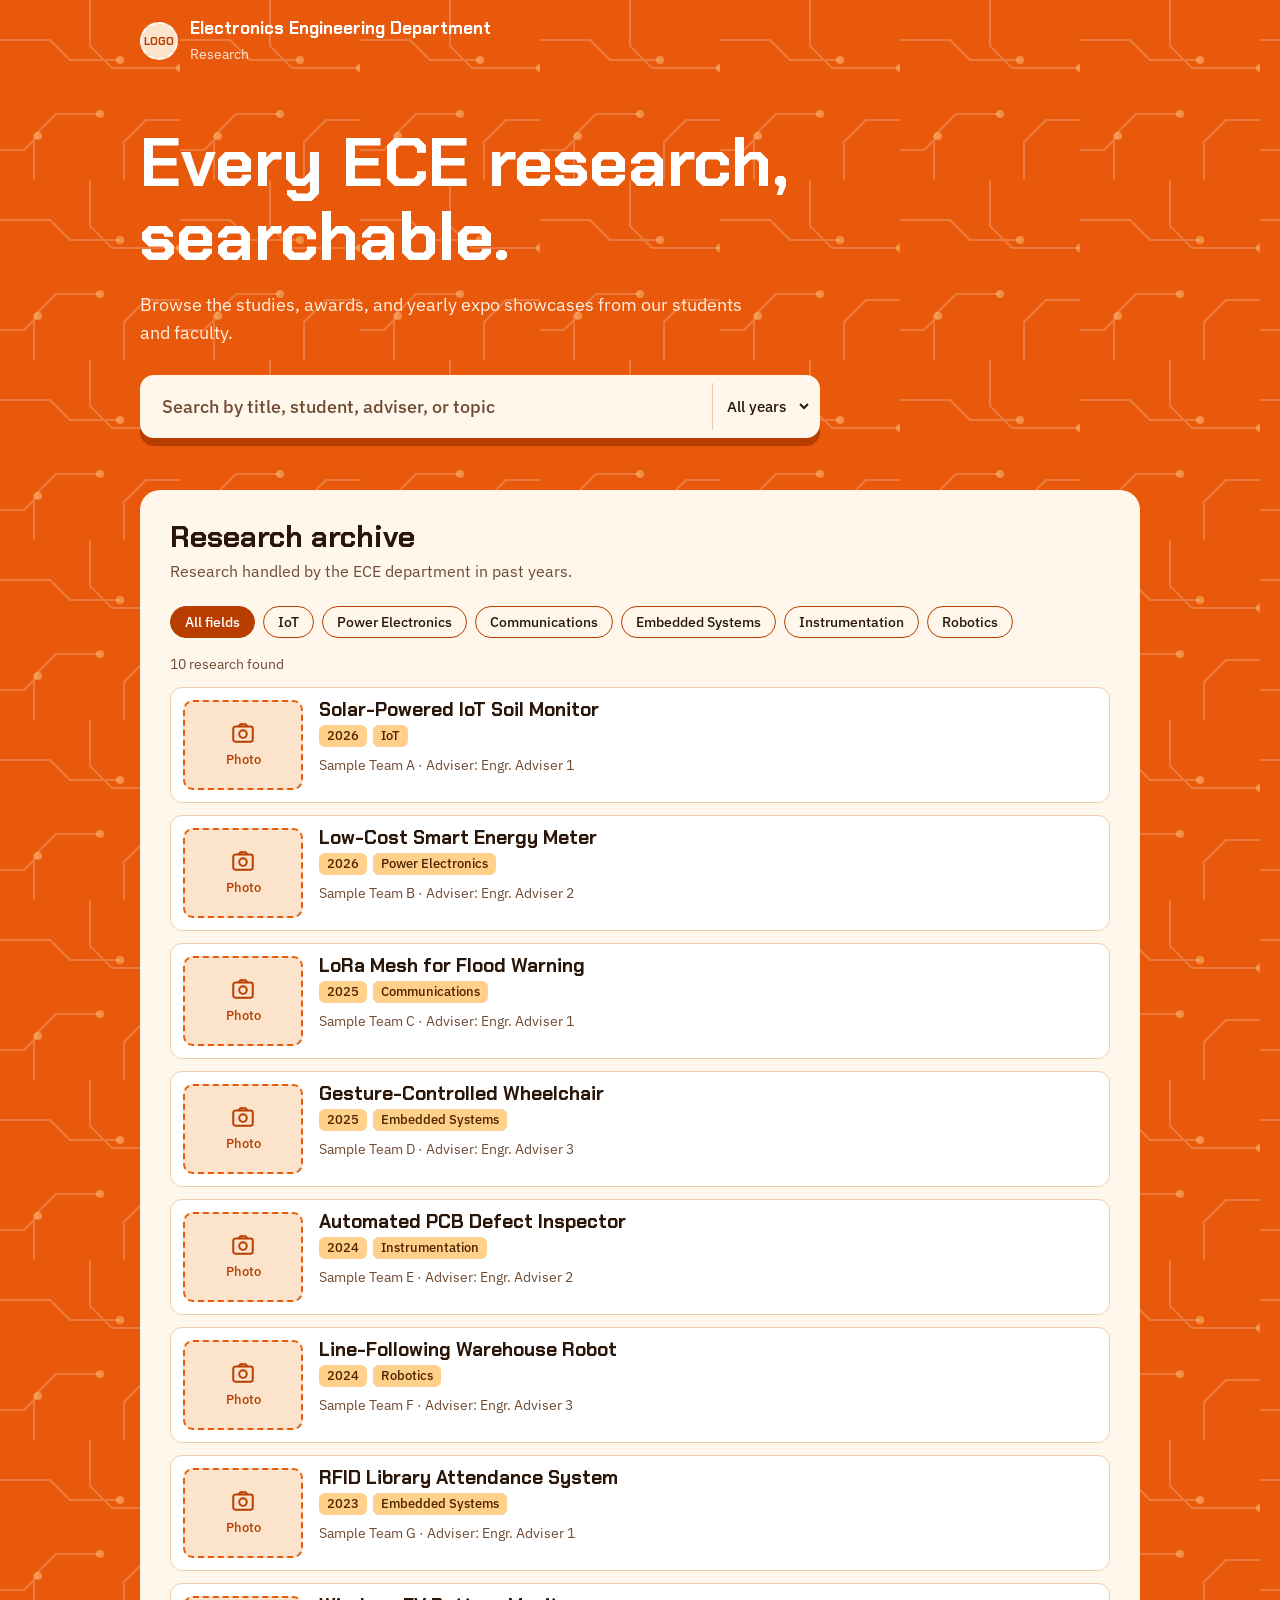
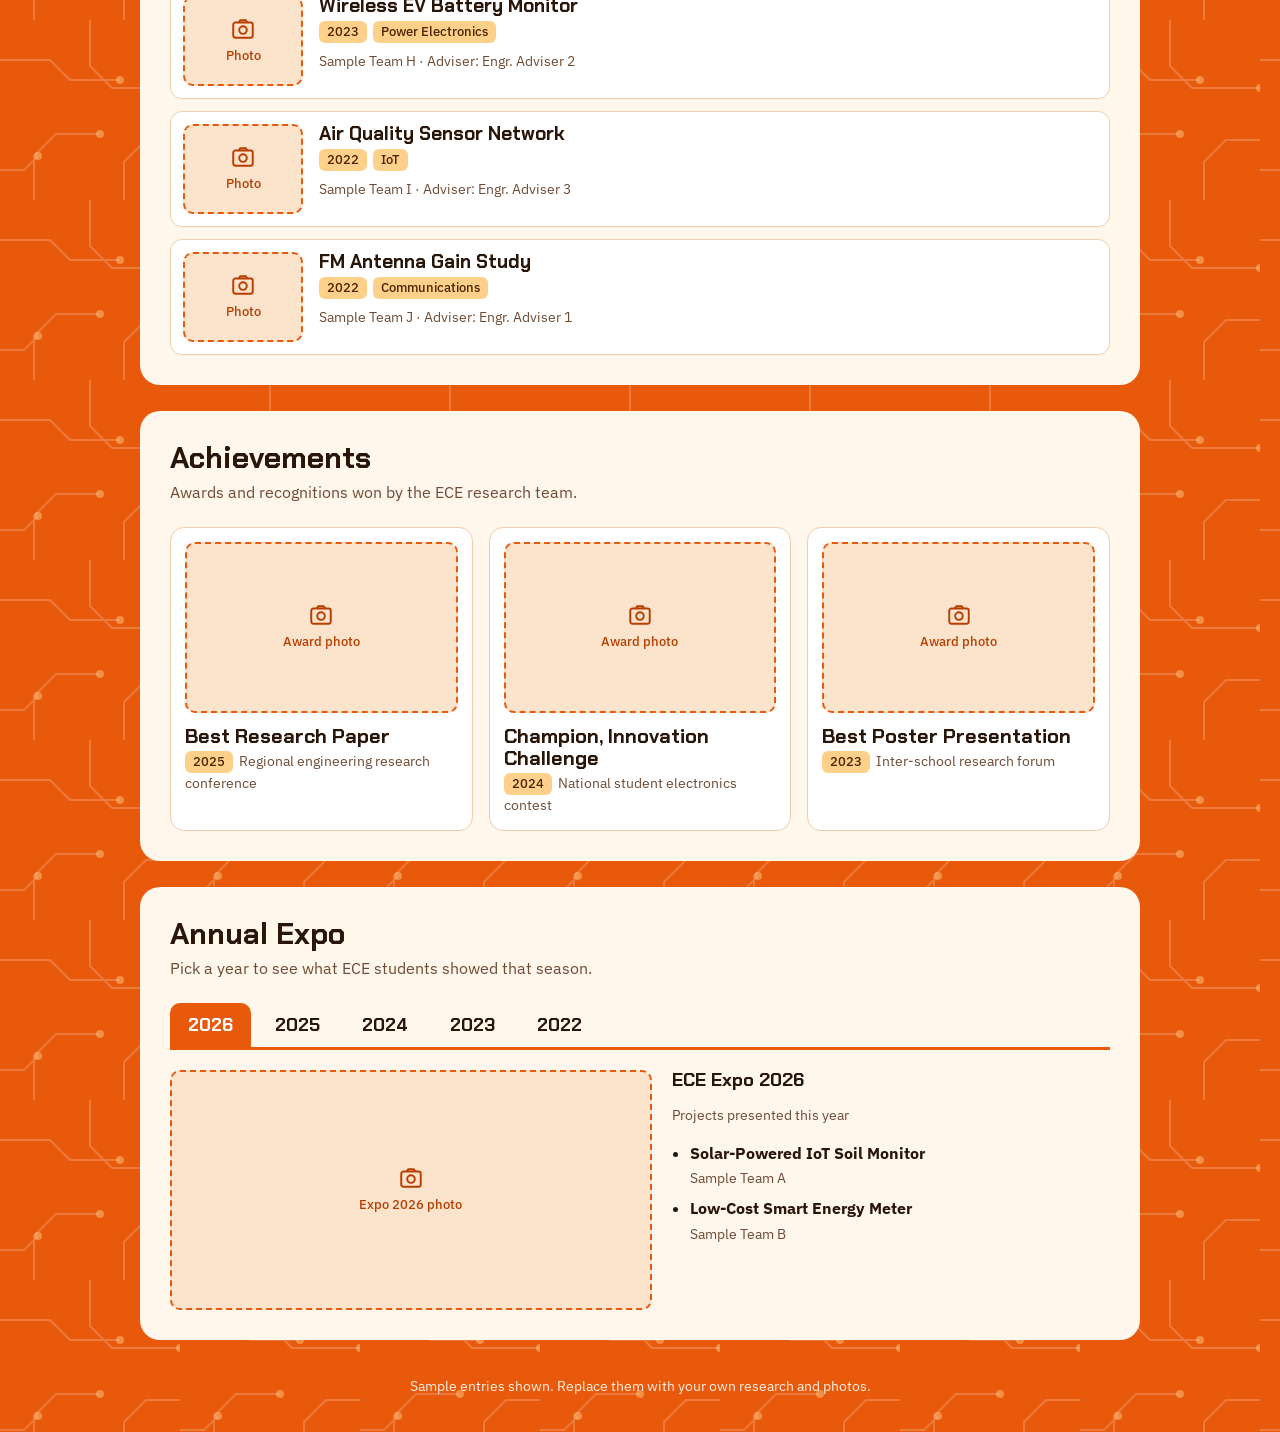
==== index.html @ d8378fcf "index" ====
<!DOCTYPE html>
<html lang="en">
<head>
<meta charset="utf-8">
<meta name="viewport" content="width=device-width, initial-scale=1, viewport-fit=cover">
<title>ECE Research</title>
<link rel="stylesheet" href="https://fonts.googleapis.com/css2?family=Chakra+Petch:wght@500;700&family=IBM+Plex+Sans:wght@400;500&display=swap">
<style>
:root{
  --orange:#E8590C;--orange-deep:#B83E00;--solder:#FFD08A;
  --paper:#FFF6EC;--ink:#2A1608;--muted:#6E4B33;--line:#F0CDAE;--card:#FFFFFF;--ph:#FBE3CC;
  --head:"Chakra Petch","Trebuchet MS",sans-serif;--body:"IBM Plex Sans","Segoe UI",Arial,sans-serif;
  box-sizing:border-box;padding-top:env(safe-area-inset-top,0px);padding-bottom:env(safe-area-inset-bottom,0px);
}
@media (prefers-color-scheme:dark){:root:not([data-theme="light"]){--paper:#2B1A10;--ink:#FFEEDD;--muted:#E3B999;--line:#5A3722;--card:#3A2415;--ph:#4A2E1C}}
:root[data-theme="dark"]{--paper:#2B1A10;--ink:#FFEEDD;--muted:#E3B999;--line:#5A3722;--card:#3A2415;--ph:#4A2E1C}
html{scroll-padding-top:env(safe-area-inset-top,0px);scroll-behavior:smooth}
*,*::before,*::after{box-sizing:border-box}
body{margin:0;font-family:var(--body);color:var(--ink);line-height:1.55;background-color:var(--orange);
  background-image:url("data:image/svg+xml,%3Csvg xmlns='http://www.w3.org/2000/svg' width='180' height='180'%3E%3Cg fill='none' stroke='%23fff' stroke-opacity='.2' stroke-width='2'%3E%3Cpath d='M0 40h50l20 20h50M90 0v46l22 22h68M34 180v-44l22-22h44M180 120h-34l-22 22v38M0 150h24l14-14'/%3E%3C/g%3E%3Cg fill='%23FFD08A' fill-opacity='.45'%3E%3Ccircle cx='120' cy='60' r='4'/%3E%3Ccircle cx='100' cy='114' r='4'/%3E%3Ccircle cx='38' cy='136' r='4'/%3E%3Ccircle cx='180' cy='68' r='4'/%3E%3C/g%3E%3C/svg%3E")}
a{color:inherit}
.wrap{max-width:1040px;margin:0 auto;padding:0 20px}
h1,h2,h3{font-family:var(--head);line-height:1.1;margin:0}
.top{display:flex;align-items:center;gap:12px;padding:16px 0;color:#fff}
.logo{width:38px;height:38px;border-radius:50%;background:var(--ph);border:2px dashed #fff;display:grid;place-items:center;color:var(--orange-deep);font:700 11px var(--head)}
.top b{font:700 17px var(--head)}
.top span{opacity:.85;font-size:14px}
.hero{padding:44px 0 52px;color:#fff}
.hero h1{font-size:clamp(38px,7vw,68px);font-weight:700;max-width:12em}
.hero p{max-width:34em;font-size:18px;margin:16px 0 28px;color:#FFF1E4}
.search{display:flex;gap:8px;background:var(--paper);border-radius:14px;padding:8px;box-shadow:0 8px 0 var(--orange-deep);max-width:680px}
.search input{flex:1;min-width:0;border:0;background:transparent;font:500 18px var(--body);color:var(--ink);padding:12px 14px;outline:none}
.search input::placeholder{color:var(--muted)}
.search:focus-within{outline:3px solid var(--solder);outline-offset:2px}
.search select{border:0;border-left:1px solid var(--line);background:transparent;color:var(--ink);font:500 15px var(--body);padding:0 10px;border-radius:0}
.panel{background:var(--paper);border-radius:20px;padding:30px;margin-bottom:26px}
.panel h2{font-size:30px;margin-bottom:6px}
.sub{color:var(--muted);margin:0 0 22px}
.chips{display:flex;flex-wrap:wrap;gap:8px;margin-bottom:16px}
.chip{border:1.5px solid var(--orange-deep);background:transparent;color:var(--ink);padding:6px 14px;border-radius:99px;font:500 14px var(--body);cursor:pointer}
.chip[aria-pressed="true"]{background:var(--orange-deep);color:#fff}
.chip:focus-visible,.tab:focus-visible,select:focus-visible{outline:3px solid var(--orange);outline-offset:2px}
.count{font-size:14px;color:var(--muted);margin:0 0 12px}
.list{display:grid;gap:12px}
.item{display:grid;grid-template-columns:120px 1fr;gap:16px;background:var(--card);border:1px solid var(--line);border-radius:12px;padding:12px}
.item h3{font-size:19px;margin-bottom:4px}
.meta{font-size:14px;color:var(--muted)}
.tag{display:inline-block;background:var(--solder);color:#4A2300;border-radius:6px;padding:1px 8px;font-size:13px;font-weight:500;margin-right:6px}
.ph{background:var(--ph);border:2px dashed var(--orange);border-radius:10px;display:grid;place-items:center;text-align:center;color:var(--orange-deep);font-size:13px;font-weight:500;padding:8px}
.ph svg{display:block;margin:0 auto 4px}
.item .ph{aspect-ratio:4/3}
.empty{padding:26px;text-align:center;color:var(--muted);border:2px dashed var(--line);border-radius:12px}
.cards{display:grid;grid-template-columns:repeat(auto-fit,minmax(260px,1fr));gap:16px}
.card{background:var(--card);border:1px solid var(--line);border-radius:14px;padding:14px}
.card .ph{aspect-ratio:16/10;margin-bottom:12px}
.card h3{font-size:20px;margin-bottom:4px}
.tabs{display:flex;flex-wrap:wrap;gap:6px;border-bottom:3px solid var(--orange);margin-bottom:20px}
.tab{border:0;background:transparent;color:var(--ink);font:700 18px var(--head);padding:10px 18px;border-radius:10px 10px 0 0;cursor:pointer}
.tab[aria-selected="true"]{background:var(--orange);color:#fff}
.expo{display:grid;grid-template-columns:1.1fr 1fr;gap:20px}
.expo .ph{min-height:240px}
.expo ul{margin:8px 0 0;padding-left:18px}
.expo li{margin-bottom:6px}
footer{color:#FFF1E4;text-align:center;padding:10px 0 34px;font-size:14px}
@media (max-width:680px){
  .panel{padding:20px}.item{grid-template-columns:90px 1fr}.expo{grid-template-columns:1fr}
  .search{flex-wrap:wrap}.search select{padding:10px;border-left:0;width:100%}
}
@media (prefers-reduced-motion:reduce){html{scroll-behavior:auto}}
</style>
</head>
<body>
<div class="wrap">
  <header class="top">
    <div class="logo" role="img" aria-label="Department logo placeholder">LOGO</div>
    <div><b>Electronics Engineering Department</b><br><span>Research</span></div>
  </header>

  <section class="hero">
    <h1>Every ECE research, searchable.</h1>
    <p>Browse the studies, awards, and yearly expo showcases from our students and faculty.</p>
    <form class="search" role="search" onsubmit="return false">
      <input id="q" type="search" placeholder="Search by title, student, adviser, or topic" aria-label="Search research">
      <select id="yr" aria-label="Filter by year"><option value="">All years</option></select>
    </form>
  </section>

  <section class="panel" id="archive">
    <h2>Research archive</h2>
    <p class="sub">Research handled by the ECE department in past years.</p>
    <div class="chips" id="fields" aria-label="Filter by field"></div>
    <p class="count" id="count" aria-live="polite"></p>
    <div class="list" id="list"></div>
  </section>

  <section class="panel" id="achievements">
    <h2>Achievements</h2>
    <p class="sub">Awards and recognitions won by the ECE research team.</p>
    <div class="cards" id="awards"></div>
  </section>

  <section class="panel" id="expo">
    <h2>Annual Expo</h2>
    <p class="sub">Pick a year to see what ECE students showed that season.</p>
    <div class="tabs" role="tablist" id="tabs"></div>
    <div class="expo" id="expoBody" role="tabpanel"></div>
  </section>

  <footer>Sample entries shown. Replace them with your own research and photos.</footer>
</div>

<script>
var CAM='<svg width="26" height="26" viewBox="0 0 24 24" fill="none" stroke="currentColor" stroke-width="1.8" aria-hidden="true"><rect x="3" y="6" width="18" height="14" rx="2"/><circle cx="12" cy="13" r="3.5"/><path d="M8 6l1.5-2h5L16 6"/></svg>';
function ph(t){return '<div class="ph"><div>'+CAM+(t||'Photo here')+'</div></div>'}

var R=[
 {y:2026,t:'Solar-Powered IoT Soil Monitor',by:'Sample Team A',ad:'Engr. Adviser 1',f:'IoT'},
 {y:2026,t:'Low-Cost Smart Energy Meter',by:'Sample Team B',ad:'Engr. Adviser 2',f:'Power Electronics'},
 {y:2025,t:'LoRa Mesh for Flood Warning',by:'Sample Team C',ad:'Engr. Adviser 1',f:'Communications'},
 {y:2025,t:'Gesture-Controlled Wheelchair',by:'Sample Team D',ad:'Engr. Adviser 3',f:'Embedded Systems'},
 {y:2024,t:'Automated PCB Defect Inspector',by:'Sample Team E',ad:'Engr. Adviser 2',f:'Instrumentation'},
 {y:2024,t:'Line-Following Warehouse Robot',by:'Sample Team F',ad:'Engr. Adviser 3',f:'Robotics'},
 {y:2023,t:'RFID Library Attendance System',by:'Sample Team G',ad:'Engr. Adviser 1',f:'Embedded Systems'},
 {y:2023,t:'Wireless EV Battery Monitor',by:'Sample Team H',ad:'Engr. Adviser 2',f:'Power Electronics'},
 {y:2022,t:'Air Quality Sensor Network',by:'Sample Team I',ad:'Engr. Adviser 3',f:'IoT'},
 {y:2022,t:'FM Antenna Gain Study',by:'Sample Team J',ad:'Engr. Adviser 1',f:'Communications'}
];
var A=[
 {t:'Best Research Paper',y:2025,d:'Regional engineering research conference'},
 {t:'Champion, Innovation Challenge',y:2024,d:'National student electronics contest'},
 {t:'Best Poster Presentation',y:2023,d:'Inter-school research forum'}
];
var years=[2026,2025,2024,2023,2022],field='';
var $=function(i){return document.getElementById(i)};
function esc(s){return String(s).replace(/[&<>"]/g,function(c){return {'&':'&amp;','<':'&lt;','>':'&gt;','"':'&quot;'}[c]})}

var fs=['IoT','Power Electronics','Communications','Embedded Systems','Instrumentation','Robotics'];
$('yr').innerHTML+=years.map(function(y){return '<option>'+y+'</option>'}).join('');
function chips(){
  $('fields').innerHTML=['All fields'].concat(fs).map(function(f,i){
    var v=i?f:'';return '<button class="chip" data-f="'+v+'" aria-pressed="'+(field===v)+'">'+f+'</button>'}).join('');
}
$('fields').onclick=function(e){var b=e.target.closest('.chip');if(!b)return;field=b.dataset.f;chips();render()};

function render(){
  var q=$('q').value.trim().toLowerCase(),y=$('yr').value;
  var out=R.filter(function(r){
    return (!y||String(r.y)===y)&&(!field||r.f===field)&&
      (!q||(r.t+' '+r.by+' '+r.ad+' '+r.f+' '+r.y).toLowerCase().indexOf(q)>-1)});
  $('count').textContent=out.length+(out.length===1?' research found':' research found');
  $('list').innerHTML=out.length?out.map(function(r){
    return '<article class="item">'+ph('Photo')+'<div><h3>'+esc(r.t)+'</h3><div class="meta"><span class="tag">'+r.y+'</span><span class="tag">'+esc(r.f)+'</span></div><p class="meta" style="margin:8px 0 0">'+esc(r.by)+' · Adviser: '+esc(r.ad)+'</p></div></article>'}).join('')
    :'<div class="empty">No research matches. Try a shorter keyword or clear the filters.</div>';
}
$('q').oninput=render;$('yr').onchange=render;

$('awards').innerHTML=A.map(function(a){
  return '<article class="card">'+ph('Award photo')+'<h3>'+esc(a.t)+'</h3><div class="meta"><span class="tag">'+a.y+'</span>'+esc(a.d)+'</div></article>'}).join('');

function expo(y){
  var p=R.filter(function(r){return r.y===y});
  $('tabs').querySelectorAll('.tab').forEach(function(t){t.setAttribute('aria-selected',String(t.dataset.y==y))});
  $('expoBody').innerHTML=ph('Expo '+y+' photo')+'<div><h3>ECE Expo '+y+'</h3><p class="meta">Projects presented this year</p><ul>'+
    (p.length?p.map(function(r){return '<li><b>'+esc(r.t)+'</b><br><span class="meta">'+esc(r.by)+'</span></li>'}).join(''):'<li>No entries yet.</li>')+'</ul></div>';
}
$('tabs').innerHTML=years.map(function(y){return '<button class="tab" role="tab" data-y="'+y+'">'+y+'</button>'}).join('');
$('tabs').onclick=function(e){var b=e.target.closest('.tab');if(b)expo(+b.dataset.y)};

chips();render();expo(years[0]);
</script>
</body>
</html>
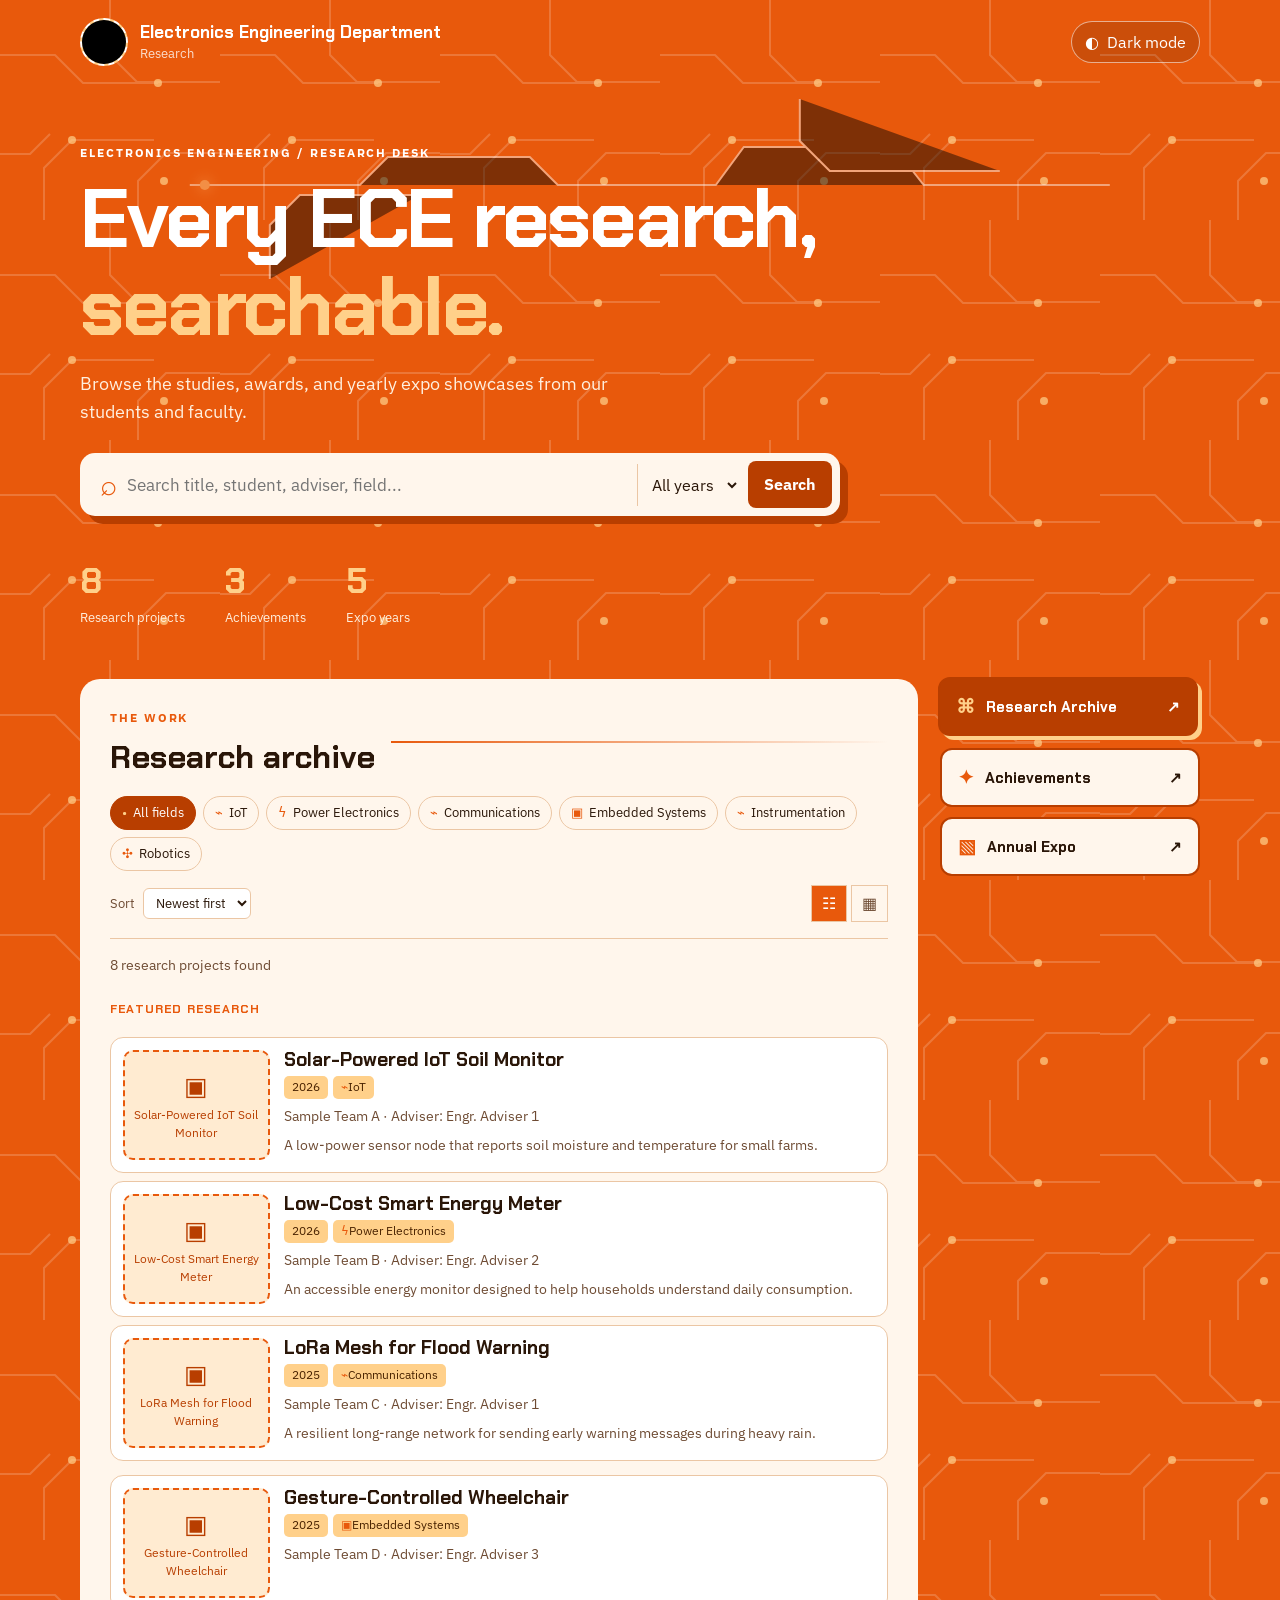
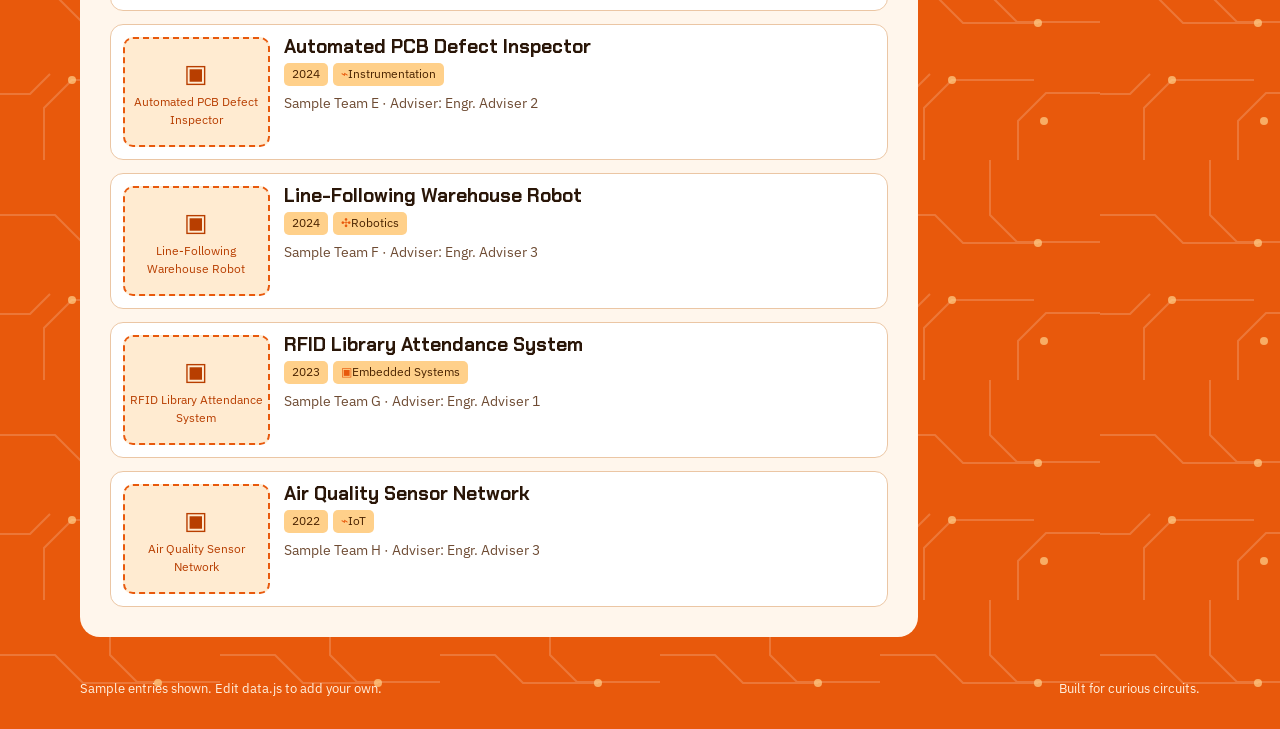
==== commit c7687b27: "ece reserach" ====
--- a/index.html
+++ b/index.html
@@ -1,172 +1,113 @@
-<!DOCTYPE html>
+<!doctype html>
 <html lang="en">
 <head>
-<meta charset="utf-8">
-<meta name="viewport" content="width=device-width, initial-scale=1, viewport-fit=cover">
-<title>ECE Research</title>
-<link rel="stylesheet" href="https://fonts.googleapis.com/css2?family=Chakra+Petch:wght@500;700&family=IBM+Plex+Sans:wght@400;500&display=swap">
-<style>
-:root{
-  --orange:#E8590C;--orange-deep:#B83E00;--solder:#FFD08A;
-  --paper:#FFF6EC;--ink:#2A1608;--muted:#6E4B33;--line:#F0CDAE;--card:#FFFFFF;--ph:#FBE3CC;
-  --head:"Chakra Petch","Trebuchet MS",sans-serif;--body:"IBM Plex Sans","Segoe UI",Arial,sans-serif;
-  box-sizing:border-box;padding-top:env(safe-area-inset-top,0px);padding-bottom:env(safe-area-inset-bottom,0px);
-}
-@media (prefers-color-scheme:dark){:root:not([data-theme="light"]){--paper:#2B1A10;--ink:#FFEEDD;--muted:#E3B999;--line:#5A3722;--card:#3A2415;--ph:#4A2E1C}}
-:root[data-theme="dark"]{--paper:#2B1A10;--ink:#FFEEDD;--muted:#E3B999;--line:#5A3722;--card:#3A2415;--ph:#4A2E1C}
-html{scroll-padding-top:env(safe-area-inset-top,0px);scroll-behavior:smooth}
-*,*::before,*::after{box-sizing:border-box}
-body{margin:0;font-family:var(--body);color:var(--ink);line-height:1.55;background-color:var(--orange);
-  background-image:url("data:image/svg+xml,%3Csvg xmlns='http://www.w3.org/2000/svg' width='180' height='180'%3E%3Cg fill='none' stroke='%23fff' stroke-opacity='.2' stroke-width='2'%3E%3Cpath d='M0 40h50l20 20h50M90 0v46l22 22h68M34 180v-44l22-22h44M180 120h-34l-22 22v38M0 150h24l14-14'/%3E%3C/g%3E%3Cg fill='%23FFD08A' fill-opacity='.45'%3E%3Ccircle cx='120' cy='60' r='4'/%3E%3Ccircle cx='100' cy='114' r='4'/%3E%3Ccircle cx='38' cy='136' r='4'/%3E%3Ccircle cx='180' cy='68' r='4'/%3E%3C/g%3E%3C/svg%3E")}
-a{color:inherit}
-.wrap{max-width:1040px;margin:0 auto;padding:0 20px}
-h1,h2,h3{font-family:var(--head);line-height:1.1;margin:0}
-.top{display:flex;align-items:center;gap:12px;padding:16px 0;color:#fff}
-.logo{width:38px;height:38px;border-radius:50%;background:var(--ph);border:2px dashed #fff;display:grid;place-items:center;color:var(--orange-deep);font:700 11px var(--head)}
-.top b{font:700 17px var(--head)}
-.top span{opacity:.85;font-size:14px}
-.hero{padding:44px 0 52px;color:#fff}
-.hero h1{font-size:clamp(38px,7vw,68px);font-weight:700;max-width:12em}
-.hero p{max-width:34em;font-size:18px;margin:16px 0 28px;color:#FFF1E4}
-.search{display:flex;gap:8px;background:var(--paper);border-radius:14px;padding:8px;box-shadow:0 8px 0 var(--orange-deep);max-width:680px}
-.search input{flex:1;min-width:0;border:0;background:transparent;font:500 18px var(--body);color:var(--ink);padding:12px 14px;outline:none}
-.search input::placeholder{color:var(--muted)}
-.search:focus-within{outline:3px solid var(--solder);outline-offset:2px}
-.search select{border:0;border-left:1px solid var(--line);background:transparent;color:var(--ink);font:500 15px var(--body);padding:0 10px;border-radius:0}
-.panel{background:var(--paper);border-radius:20px;padding:30px;margin-bottom:26px}
-.panel h2{font-size:30px;margin-bottom:6px}
-.sub{color:var(--muted);margin:0 0 22px}
-.chips{display:flex;flex-wrap:wrap;gap:8px;margin-bottom:16px}
-.chip{border:1.5px solid var(--orange-deep);background:transparent;color:var(--ink);padding:6px 14px;border-radius:99px;font:500 14px var(--body);cursor:pointer}
-.chip[aria-pressed="true"]{background:var(--orange-deep);color:#fff}
-.chip:focus-visible,.tab:focus-visible,select:focus-visible{outline:3px solid var(--orange);outline-offset:2px}
-.count{font-size:14px;color:var(--muted);margin:0 0 12px}
-.list{display:grid;gap:12px}
-.item{display:grid;grid-template-columns:120px 1fr;gap:16px;background:var(--card);border:1px solid var(--line);border-radius:12px;padding:12px}
-.item h3{font-size:19px;margin-bottom:4px}
-.meta{font-size:14px;color:var(--muted)}
-.tag{display:inline-block;background:var(--solder);color:#4A2300;border-radius:6px;padding:1px 8px;font-size:13px;font-weight:500;margin-right:6px}
-.ph{background:var(--ph);border:2px dashed var(--orange);border-radius:10px;display:grid;place-items:center;text-align:center;color:var(--orange-deep);font-size:13px;font-weight:500;padding:8px}
-.ph svg{display:block;margin:0 auto 4px}
-.item .ph{aspect-ratio:4/3}
-.empty{padding:26px;text-align:center;color:var(--muted);border:2px dashed var(--line);border-radius:12px}
-.cards{display:grid;grid-template-columns:repeat(auto-fit,minmax(260px,1fr));gap:16px}
-.card{background:var(--card);border:1px solid var(--line);border-radius:14px;padding:14px}
-.card .ph{aspect-ratio:16/10;margin-bottom:12px}
-.card h3{font-size:20px;margin-bottom:4px}
-.tabs{display:flex;flex-wrap:wrap;gap:6px;border-bottom:3px solid var(--orange);margin-bottom:20px}
-.tab{border:0;background:transparent;color:var(--ink);font:700 18px var(--head);padding:10px 18px;border-radius:10px 10px 0 0;cursor:pointer}
-.tab[aria-selected="true"]{background:var(--orange);color:#fff}
-.expo{display:grid;grid-template-columns:1.1fr 1fr;gap:20px}
-.expo .ph{min-height:240px}
-.expo ul{margin:8px 0 0;padding-left:18px}
-.expo li{margin-bottom:6px}
-footer{color:#FFF1E4;text-align:center;padding:10px 0 34px;font-size:14px}
-@media (max-width:680px){
-  .panel{padding:20px}.item{grid-template-columns:90px 1fr}.expo{grid-template-columns:1fr}
-  .search{flex-wrap:wrap}.search select{padding:10px;border-left:0;width:100%}
-}
-@media (prefers-reduced-motion:reduce){html{scroll-behavior:auto}}
-</style>
+  <meta charset="utf-8">
+  <meta name="viewport" content="width=device-width, initial-scale=1">
+  <meta name="description" content="Research, achievements, and annual expo projects from the Electronics Engineering Department.">
+  <title>ECE Research | Electronics Engineering Department</title>
+  <link rel="preconnect" href="https://fonts.googleapis.com">
+  <link rel="preconnect" href="https://fonts.gstatic.com" crossorigin>
+  <link href="https://fonts.googleapis.com/css2?family=Chakra+Petch:wght@500;700&family=IBM+Plex+Sans:wght@400;500;700&display=swap" rel="stylesheet">
+  <link rel="stylesheet" href="styles.css">
 </head>
 <body>
-<div class="wrap">
-  <header class="top">
-    <div class="logo" role="img" aria-label="Department logo placeholder">LOGO</div>
-    <div><b>Electronics Engineering Department</b><br><span>Research</span></div>
-  </header>
+  <div class="page-shell">
+    <header class="top wrap">
+      <a class="brand" href="#archive" aria-label="ECE Research home">
+        <span class="logo" id="logo"><span>ECE</span></span>
+        <span><b id="dept">Electronics Engineering Department</b><small>Research</small></span>
+      </a>
+      <button class="theme-toggle" id="theme-toggle" type="button" aria-pressed="false">
+        <span aria-hidden="true">◐</span><span id="theme-label">Dark mode</span>
+      </button>
+    </header>
 
-  <section class="hero">
-    <h1>Every ECE research, searchable.</h1>
-    <p>Browse the studies, awards, and yearly expo showcases from our students and faculty.</p>
-    <form class="search" role="search" onsubmit="return false">
-      <input id="q" type="search" placeholder="Search by title, student, adviser, or topic" aria-label="Search research">
-      <select id="yr" aria-label="Filter by year"><option value="">All years</option></select>
-    </form>
-  </section>
+    <main>
+      <section class="hero wrap" aria-labelledby="headline">
+        <svg class="pulse-trace" viewBox="0 0 900 180" aria-hidden="true">
+          <path d="M0 86h170l28-28h142l28 28h158l28-38h150l30 38h186" />
+          <path d="M80 180v-54l30-30h120M610 0v42l30 30h170" />
+          <circle class="pulse-dot" cx="15" cy="86" r="5" />
+        </svg>
+        <p class="eyebrow">ELECTRONICS ENGINEERING / RESEARCH DESK</p>
+        <h1 id="headline">Every ECE research,<br><em>searchable.</em></h1>
+        <p class="tagline" id="tagline">Browse studies, awards, and annual expo showcases from our students and faculty.</p>
+        <form class="search" id="search-form" role="search">
+          <label class="sr-only" for="q">Search research</label>
+          <span class="search-icon" aria-hidden="true">⌕</span>
+          <input id="q" type="search" placeholder="Search title, student, adviser, field..." autocomplete="off">
+          <label class="sr-only" for="yr">Filter research by year</label>
+          <select id="yr"><option value="">All years</option></select>
+          <button type="submit" class="search-submit">Search</button>
+        </form>
+        <div class="stats" aria-label="Research statistics">
+          <div class="stat"><strong data-stat="research">0</strong><span>Research projects</span></div>
+          <div class="stat"><strong data-stat="awards">0</strong><span>Achievements</span></div>
+          <div class="stat"><strong data-stat="expo">0</strong><span>Expo years</span></div>
+        </div>
+      </section>
 
-  <section class="panel" id="archive">
-    <h2>Research archive</h2>
-    <p class="sub">Research handled by the ECE department in past years.</p>
-    <div class="chips" id="fields" aria-label="Filter by field"></div>
-    <p class="count" id="count" aria-live="polite"></p>
-    <div class="list" id="list"></div>
-  </section>
+      <div class="main wrap">
+        <div class="panel">
+          <section class="view" id="v-archive" aria-labelledby="archive-title">
+            <div class="section-heading"><div><p class="eyebrow orange">THE WORK</p><h2 id="archive-title">Research archive</h2></div></div>
+            <div class="toolbar">
+              <div class="chips" id="fields" aria-label="Filter research by field"></div>
+              <div class="toolbar-row">
+                <label class="control-label" for="sort">Sort
+                  <select id="sort"><option value="newest">Newest first</option><option value="oldest">Oldest first</option><option value="az">A to Z</option></select>
+                </label>
+                <div class="view-switch" aria-label="Research layout">
+                  <button type="button" class="icon-btn active" id="list-view" aria-label="List view" aria-pressed="true">☷</button>
+                  <button type="button" class="icon-btn" id="grid-view" aria-label="Grid view" aria-pressed="false">▦</button>
+                </div>
+              </div>
+            </div>
+            <p class="count" id="count" aria-live="polite"></p>
+            <div class="featured" id="featured"></div>
+            <div class="research-list" id="list"></div>
+          </section>
 
-  <section class="panel" id="achievements">
-    <h2>Achievements</h2>
-    <p class="sub">Awards and recognitions won by the ECE research team.</p>
-    <div class="cards" id="awards"></div>
-  </section>
+          <section class="view" id="v-achievements" aria-labelledby="achievements-title" hidden>
+            <div class="section-heading"><div><p class="eyebrow orange">MILESTONES</p><h2 id="achievements-title">Achievements</h2></div></div>
+            <p class="sub">A timeline of recognitions earned by the ECE research community.</p>
+            <div class="timeline" id="awards"></div>
+          </section>
 
-  <section class="panel" id="expo">
-    <h2>Annual Expo</h2>
-    <p class="sub">Pick a year to see what ECE students showed that season.</p>
-    <div class="tabs" role="tablist" id="tabs"></div>
-    <div class="expo" id="expoBody" role="tabpanel"></div>
-  </section>
+          <section class="view" id="v-expo" aria-labelledby="expo-title" hidden>
+            <div class="section-heading"><div><p class="eyebrow orange">SHOWCASE</p><h2 id="expo-title">Annual Expo</h2></div></div>
+            <div class="tabs" role="tablist" aria-label="Expo year" id="etabs"></div>
+            <p class="sub expo-summary" id="esum"></p>
+            <div class="gallery" id="egrid"></div>
+          </section>
+        </div>
 
-  <footer>Sample entries shown. Replace them with your own research and photos.</footer>
-</div>
+        <nav class="nav" aria-label="Research sections">
+          <button class="navbtn" data-v="archive" type="button"><span aria-hidden="true">⌘</span> Research Archive <i aria-hidden="true">↗</i></button>
+          <button class="navbtn" data-v="achievements" type="button"><span aria-hidden="true">✦</span> Achievements <i aria-hidden="true">↗</i></button>
+          <button class="navbtn" data-v="expo" type="button"><span aria-hidden="true">▧</span> Annual Expo <i aria-hidden="true">↗</i></button>
+        </nav>
+      </div>
+    </main>
 
-<script>
-var CAM='<svg width="26" height="26" viewBox="0 0 24 24" fill="none" stroke="currentColor" stroke-width="1.8" aria-hidden="true"><rect x="3" y="6" width="18" height="14" rx="2"/><circle cx="12" cy="13" r="3.5"/><path d="M8 6l1.5-2h5L16 6"/></svg>';
-function ph(t){return '<div class="ph"><div>'+CAM+(t||'Photo here')+'</div></div>'}
+    <footer class="footer wrap"><span id="foot">Electronics Engineering Department</span><span>Built for curious circuits.</span></footer>
+  </div>
 
-var R=[
- {y:2026,t:'Solar-Powered IoT Soil Monitor',by:'Sample Team A',ad:'Engr. Adviser 1',f:'IoT'},
- {y:2026,t:'Low-Cost Smart Energy Meter',by:'Sample Team B',ad:'Engr. Adviser 2',f:'Power Electronics'},
- {y:2025,t:'LoRa Mesh for Flood Warning',by:'Sample Team C',ad:'Engr. Adviser 1',f:'Communications'},
- {y:2025,t:'Gesture-Controlled Wheelchair',by:'Sample Team D',ad:'Engr. Adviser 3',f:'Embedded Systems'},
- {y:2024,t:'Automated PCB Defect Inspector',by:'Sample Team E',ad:'Engr. Adviser 2',f:'Instrumentation'},
- {y:2024,t:'Line-Following Warehouse Robot',by:'Sample Team F',ad:'Engr. Adviser 3',f:'Robotics'},
- {y:2023,t:'RFID Library Attendance System',by:'Sample Team G',ad:'Engr. Adviser 1',f:'Embedded Systems'},
- {y:2023,t:'Wireless EV Battery Monitor',by:'Sample Team H',ad:'Engr. Adviser 2',f:'Power Electronics'},
- {y:2022,t:'Air Quality Sensor Network',by:'Sample Team I',ad:'Engr. Adviser 3',f:'IoT'},
- {y:2022,t:'FM Antenna Gain Study',by:'Sample Team J',ad:'Engr. Adviser 1',f:'Communications'}
-];
-var A=[
- {t:'Best Research Paper',y:2025,d:'Regional engineering research conference'},
- {t:'Champion, Innovation Challenge',y:2024,d:'National student electronics contest'},
- {t:'Best Poster Presentation',y:2023,d:'Inter-school research forum'}
-];
-var years=[2026,2025,2024,2023,2022],field='';
-var $=function(i){return document.getElementById(i)};
-function esc(s){return String(s).replace(/[&<>"]/g,function(c){return {'&':'&amp;','<':'&lt;','>':'&gt;','"':'&quot;'}[c]})}
+  <button class="back-top" id="back-top" type="button" aria-label="Back to top">↑</button>
 
-var fs=['IoT','Power Electronics','Communications','Embedded Systems','Instrumentation','Robotics'];
-$('yr').innerHTML+=years.map(function(y){return '<option>'+y+'</option>'}).join('');
-function chips(){
-  $('fields').innerHTML=['All fields'].concat(fs).map(function(f,i){
-    var v=i?f:'';return '<button class="chip" data-f="'+v+'" aria-pressed="'+(field===v)+'">'+f+'</button>'}).join('');
-}
-$('fields').onclick=function(e){var b=e.target.closest('.chip');if(!b)return;field=b.dataset.f;chips();render()};
-
-function render(){
-  var q=$('q').value.trim().toLowerCase(),y=$('yr').value;
-  var out=R.filter(function(r){
-    return (!y||String(r.y)===y)&&(!field||r.f===field)&&
-      (!q||(r.t+' '+r.by+' '+r.ad+' '+r.f+' '+r.y).toLowerCase().indexOf(q)>-1)});
-  $('count').textContent=out.length+(out.length===1?' research found':' research found');
-  $('list').innerHTML=out.length?out.map(function(r){
-    return '<article class="item">'+ph('Photo')+'<div><h3>'+esc(r.t)+'</h3><div class="meta"><span class="tag">'+r.y+'</span><span class="tag">'+esc(r.f)+'</span></div><p class="meta" style="margin:8px 0 0">'+esc(r.by)+' · Adviser: '+esc(r.ad)+'</p></div></article>'}).join('')
-    :'<div class="empty">No research matches. Try a shorter keyword or clear the filters.</div>';
-}
-$('q').oninput=render;$('yr').onchange=render;
-
-$('awards').innerHTML=A.map(function(a){
-  return '<article class="card">'+ph('Award photo')+'<h3>'+esc(a.t)+'</h3><div class="meta"><span class="tag">'+a.y+'</span>'+esc(a.d)+'</div></article>'}).join('');
-
-function expo(y){
-  var p=R.filter(function(r){return r.y===y});
-  $('tabs').querySelectorAll('.tab').forEach(function(t){t.setAttribute('aria-selected',String(t.dataset.y==y))});
-  $('expoBody').innerHTML=ph('Expo '+y+' photo')+'<div><h3>ECE Expo '+y+'</h3><p class="meta">Projects presented this year</p><ul>'+
-    (p.length?p.map(function(r){return '<li><b>'+esc(r.t)+'</b><br><span class="meta">'+esc(r.by)+'</span></li>'}).join(''):'<li>No entries yet.</li>')+'</ul></div>';
-}
-$('tabs').innerHTML=years.map(function(y){return '<button class="tab" role="tab" data-y="'+y+'">'+y+'</button>'}).join('');
-$('tabs').onclick=function(e){var b=e.target.closest('.tab');if(b)expo(+b.dataset.y)};
-
-chips();render();expo(years[0]);
-</script>
+  <div class="modal" id="detail-modal" role="dialog" aria-modal="true" aria-labelledby="modal-title" hidden>
+    <div class="modal-card">
+      <button class="modal-close" data-close="detail-modal" type="button" aria-label="Close research details">&times;</button>
+      <div id="modal-body"></div>
+    </div>
+  </div>
+  <div class="lightbox" id="lightbox" role="dialog" aria-modal="true" aria-label="Expanded expo photo" hidden>
+    <button class="lightbox-close" type="button" aria-label="Close photo">&times;</button>
+    <button class="lightbox-arrow prev" type="button" aria-label="Previous photo">‹</button>
+    <figure><img id="lightbox-img" alt=""><figcaption id="lightbox-caption"></figcaption></figure>
+    <button class="lightbox-arrow next" type="button" aria-label="Next photo">›</button>
+  </div>
+  <script src="data.js"></script>
+  <script src="app.js"></script>
 </body>
 </html>
--- a/styles.css
+++ b/styles.css
@@ -0,0 +1,64 @@
+:root {
+  --orange:#E8590C; --deep:#B83E00; --gold:#FFD08A; --cream:#FFF6EC;
+  --ink:#2A1608; --muted:#6E4B33; --line:#EBC6A4; --card:#fff;
+  --head:"Chakra Petch","Trebuchet MS",sans-serif;
+  --body:"IBM Plex Sans","Segoe UI",Arial,sans-serif;
+  color-scheme:light;
+}
+:root[data-theme="dark"] { --cream:#2B1A10; --ink:#FFEBDD; --muted:#E3B999; --line:#68432A; --card:#3A2416; color-scheme:dark; }
+@media (prefers-color-scheme:dark) { :root:not([data-theme="light"]) { --cream:#2B1A10; --ink:#FFEBDD; --muted:#E3B999; --line:#68432A; --card:#3A2416; color-scheme:dark; } }
+* { box-sizing:border-box; }
+html { scroll-behavior:smooth; }
+body { margin:0; color:var(--ink); font:16px/1.55 var(--body); background:var(--orange) url("data:image/svg+xml,%3Csvg xmlns='http://www.w3.org/2000/svg' width='220' height='220' fill='none'%3E%3Cg stroke='%23fff' stroke-opacity='.18' stroke-width='2'%3E%3Cpath d='M0 55h55l28 28h75M110 0v55l27 27h83M44 220v-52l28-28h82M220 153h-54l-28 28v39M0 154h30l20-20'/%3E%3C/g%3E%3Cg fill='%23FFD08A'%3E%3Ccircle cx='158' cy='83' r='4' fill-opacity='.7'/%3E%3Ccircle cx='72' cy='140' r='4' fill-opacity='.7'/%3E%3Ccircle cx='164' cy='181' r='4' fill-opacity='.7'/%3E%3C/g%3E%3C/svg%3E"); }
+button,select,input { font:inherit; }
+button,select { cursor:pointer; }
+.wrap { width:min(1120px,calc(100% - 40px)); margin-inline:auto; }
+.top { display:flex; align-items:center; justify-content:space-between; gap:20px; padding:18px 0; color:#fff; }
+.brand { display:flex; align-items:center; gap:12px; color:inherit; text-decoration:none; }
+.brand b { display:block; font:700 17px var(--head); }
+.brand small { display:block; opacity:.8; }
+.logo { position:relative; overflow:hidden; display:grid; place-items:center; width:48px; height:48px; flex:none; border:2px dashed #fff; border-radius:50%; color:var(--deep); background:var(--gold); font:700 12px var(--head); }
+.logo img { position:absolute; inset:0; width:100%; height:100%; object-fit:cover; }
+.theme-toggle { display:flex; align-items:center; gap:8px; border:1px solid rgba(255,255,255,.55); border-radius:99px; padding:8px 13px; color:#fff; background:rgba(0,0,0,.12); }
+.hero { position:relative; overflow:hidden; padding:60px 0 50px; color:#fff; }
+.eyebrow { margin:0 0 12px; font-size:12px; letter-spacing:.16em; font-weight:700; }
+.eyebrow.orange { color:var(--orange); }
+h1,h2,h3 { margin:0; font-family:var(--head); line-height:1.08; }
+h1 { position:relative; max-width:750px; font-size:clamp(42px,8vw,82px); letter-spacing:-.03em; }
+h1 em { color:var(--gold); font-style:normal; }
+.tagline { max-width:560px; margin:18px 0 28px; color:#FFF0DF; font-size:18px; }
+.search { position:relative; z-index:1; display:flex; align-items:center; gap:8px; max-width:760px; padding:8px; border-radius:15px; background:var(--cream); box-shadow:8px 8px 0 var(--deep); }
+.search-icon { padding-left:12px; color:var(--orange); font-size:29px; line-height:1; }
+.search input { min-width:0; flex:1; border:0; outline:0; color:var(--ink); background:transparent; font-size:17px; }
+.search select { border:0; border-left:1px solid var(--line); padding:10px; color:var(--ink); background:transparent; }
+.search-submit { border:0; border-radius:8px; padding:11px 16px; color:#fff; background:var(--deep); font-weight:700; }
+.search:focus-within { outline:3px solid var(--gold); outline-offset:3px; }
+.stats { display:flex; gap:40px; margin-top:42px; }
+.stat strong { display:block; color:var(--gold); font:700 35px var(--head); }
+.stat span { color:#FFF0DF; font-size:13px; }
+.pulse-trace { position:absolute; inset:15px -4% auto; width:108%; height:180px; opacity:.45; pointer-events:none; }
+.pulse-trace path { stroke:#fff; stroke-width:2; }
+.pulse-dot { fill:var(--gold); filter:drop-shadow(0 0 7px var(--gold)); animation:pulse 8s linear infinite; }
+@keyframes pulse { from { transform:translateX(0); } to { transform:translateX(880px); } }
+.main { display:grid; grid-template-columns:minmax(0,1fr) 260px; gap:22px; align-items:start; padding-bottom:30px; }
+.panel { min-width:0; padding:30px; border-radius:20px; background:var(--cream); }
+.nav { position:sticky; top:16px; display:grid; gap:10px; }
+.navbtn { display:flex; align-items:center; gap:11px; border:2px solid var(--deep); border-radius:12px; padding:15px 16px; text-align:left; color:var(--ink); background:var(--cream); font:700 15px var(--head); transition:.18s; }
+.navbtn span { color:var(--orange); font-size:19px; }.navbtn i { margin-left:auto; font-style:normal; }.navbtn:hover,.navbtn[aria-current="true"] { color:#fff; background:var(--deep); transform:translate(-2px,-2px); box-shadow:4px 4px 0 var(--gold); }.navbtn[aria-current="true"] span { color:var(--gold); }
+.view[hidden] { display:none; }.view { animation:enter .25s ease both; }@keyframes enter { from { opacity:0; transform:translateY(8px); } to { opacity:1; transform:none; } }
+.section-heading { display:flex; align-items:center; gap:16px; margin-bottom:22px; }.section-heading:after { content:""; height:2px; flex:1; background:linear-gradient(90deg,var(--orange),transparent); }
+.section-heading h2 { font-size:32px; }.sub { margin:0 0 20px; color:var(--muted); }
+.toolbar { border-bottom:1px solid var(--line); padding-bottom:16px; }.chips { display:flex; flex-wrap:wrap; gap:7px; }.chip { display:inline-flex; align-items:center; gap:6px; border:1px solid var(--line); border-radius:99px; padding:6px 11px; color:var(--ink); background:transparent; font-size:13px; }.chip.is-active { border-color:var(--deep); color:#fff; background:var(--deep); }.field-icon { color:var(--orange); }.chip.is-active .field-icon { color:var(--gold); }
+.toolbar-row { display:flex; align-items:center; justify-content:space-between; gap:14px; margin-top:14px; }.control-label { color:var(--muted); font-size:13px; }.control-label select { margin-left:5px; border:1px solid var(--line); border-radius:6px; padding:5px 8px; color:var(--ink); background:var(--card); }.view-switch { display:flex; gap:4px; }.icon-btn { border:1px solid var(--line); padding:5px 10px; color:var(--muted); background:transparent; }.icon-btn.active { color:#fff; background:var(--orange); }
+.count { margin:16px 0 12px; color:var(--muted); font-size:14px; }.research-list { display:grid; gap:13px; }.research-list.grid-mode { grid-template-columns:repeat(auto-fit,minmax(230px,1fr)); }.research-list.grid-mode .research-card { display:block; }.research-list.grid-mode .research-card .media { margin-bottom:12px; }
+.research-card,.award-card { border:1px solid var(--line); border-radius:13px; padding:12px; background:var(--card); transition:.18s; }.research-card { display:grid; grid-template-columns:145px 1fr; gap:16px; cursor:pointer; }.research-card:hover,.award-card:hover { border-color:var(--gold); transform:translateY(-3px); box-shadow:0 0 0 2px var(--gold); }.research-card h3,.award-card h3 { font-size:19px; }.meta { margin:7px 0 0; color:var(--muted); font-size:14px; }.tag { display:inline-block; margin:6px 5px 0 0; border-radius:5px; padding:2px 8px; color:#4A2300; background:var(--gold); font-size:12px; }.featured { display:grid; gap:8px; margin-bottom:14px; }.featured:empty { display:none; }.featured-label { margin-top:12px; color:var(--orange); font:700 12px var(--head); letter-spacing:.1em; }
+.media { position:relative; overflow:hidden; display:grid; place-items:center; min-height:110px; border:2px dashed var(--orange); border-radius:10px; color:var(--deep); background:color-mix(in srgb,var(--gold) 28%,var(--cream)); text-align:center; }.media img { position:absolute; inset:0; z-index:1; width:100%; height:100%; object-fit:cover; }.media.has-image .placeholder { opacity:0; }.media.loading:before { content:""; position:absolute; inset:0; background:linear-gradient(110deg,transparent 30%,rgba(255,255,255,.55) 50%,transparent 70%); animation:shimmer 1.4s infinite; z-index:2; }.media.loading img { opacity:0; }.media.loaded img { opacity:1; }.media.missing img { display:none; }.placeholder { transition:opacity .2s; font-size:12px; }.camera { display:block; font-size:25px; }.research-card .media { aspect-ratio:4/3; }.research-card .media img { cursor:zoom-in; }.mark { padding:0 2px; color:var(--deep); background:var(--gold); }
+@keyframes shimmer { to { transform:translateX(100%); } }.empty { padding:30px 15px; border:2px dashed var(--line); border-radius:12px; color:var(--muted); text-align:center; }.empty button { margin-top:12px; border:0; border-radius:7px; padding:9px 13px; color:#fff; background:var(--deep); font-weight:700; }
+.timeline { position:relative; display:grid; gap:22px; }.timeline:before { content:""; position:absolute; left:11px; top:5px; bottom:5px; width:2px; background:var(--line); }.timeline-year { position:relative; padding-left:35px; }.timeline-year:before { content:""; position:absolute; left:3px; top:3px; width:16px; height:16px; border:3px solid var(--cream); border-radius:50%; background:var(--orange); box-shadow:0 0 0 2px var(--orange); }.timeline-year h3 { margin-bottom:10px; color:var(--orange); }.award-card { display:grid; grid-template-columns:105px 1fr; gap:13px; margin-bottom:10px; }.award-card .media { min-height:75px; }.medal { color:var(--gold); font-size:24px; }
+.tabs { display:flex; gap:5px; overflow-x:auto; padding-bottom:7px; border-bottom:2px solid var(--orange); }.tab { flex:none; border:0; border-radius:8px 8px 0 0; padding:9px 17px; color:var(--ink); background:transparent; font:700 18px var(--head); }.tab[aria-selected="true"] { color:#fff; background:var(--orange); }.gallery { columns:3 180px; column-gap:14px; }.gallery figure { break-inside:avoid; margin:0 0 14px; }.gallery .media { min-height:145px; }.gallery figcaption { margin-top:6px; color:var(--muted); font-size:13px; }.expo-summary { margin:18px 0; }
+.footer { display:flex; justify-content:space-between; gap:15px; padding:12px 0 30px; color:#FFF0DF; font-size:13px; }.back-top { position:fixed; right:22px; bottom:22px; z-index:10; display:none; width:42px; height:42px; border:0; border-radius:50%; color:#fff; background:var(--deep); box-shadow:4px 4px 0 var(--gold); font-size:22px; }.back-top.show { display:block; }
+.modal,.lightbox { position:fixed; inset:0; z-index:20; display:grid; place-items:center; padding:20px; background:rgba(28,12,3,.82); }.modal[hidden],.lightbox[hidden] { display:none; }.modal-card { position:relative; width:min(720px,100%); max-height:90vh; overflow:auto; border-radius:18px; padding:25px; color:var(--ink); background:var(--cream); }.modal-content { display:grid; grid-template-columns:minmax(180px,40%) 1fr; gap:22px; }.modal-content .media { min-height:220px; }.modal-close,.lightbox-close { position:absolute; top:10px; right:14px; border:0; color:var(--muted); background:transparent; font-size:30px; line-height:1; }.modal-card h2 { margin-bottom:10px; font-size:29px; }.detail-block { margin-top:18px; }.lightbox figure { max-width:min(900px,80vw); margin:0; text-align:center; }.lightbox img { max-width:100%; max-height:78vh; border-radius:8px; }.lightbox figcaption { margin-top:8px; color:#fff; }.lightbox-arrow { position:absolute; top:50%; border:0; color:#fff; background:transparent; font-size:60px; line-height:1; }.lightbox-arrow.prev { left:4%; }.lightbox-arrow.next { right:4%; }
+:focus-visible { outline:3px solid var(--gold); outline-offset:3px; }.sr-only { position:absolute; width:1px; height:1px; padding:0; margin:-1px; overflow:hidden; clip:rect(0,0,0,0); white-space:nowrap; border:0; }
+@media (max-width:820px) { .wrap { width:min(100% - 28px,680px); }.hero { padding:42px 0; }.main { display:flex; flex-direction:column; }.nav { position:static; order:-1; display:flex; width:100%; overflow-x:auto; padding-bottom:4px; }.navbtn { flex:none; white-space:nowrap; padding:10px 13px; }.panel { width:100%; padding:21px; }.stats { gap:22px; }.stat strong { font-size:29px; }.search { flex-wrap:wrap; }.search input { width:calc(100% - 55px); }.search select { flex:1; border-left:0; border-top:1px solid var(--line); }.search-submit { flex:1; }.modal-content { grid-template-columns:1fr; }.modal-content .media { min-height:180px; } }
+@media (max-width:520px) { .top { align-items:flex-start; }.theme-toggle { padding:7px 9px; }.theme-toggle #theme-label { position:absolute; width:1px; overflow:hidden; clip:rect(0,0,0,0); }.research-card,.award-card { grid-template-columns:1fr; }.research-card .media { min-height:150px; }.footer { display:block; }.footer span { display:block; margin-top:4px; }.pulse-trace { display:none; } }
+@media (prefers-reduced-motion:reduce) { *,*:before,*:after { scroll-behavior:auto!important; animation-duration:.001ms!important; transition-duration:.001ms!important; } }
